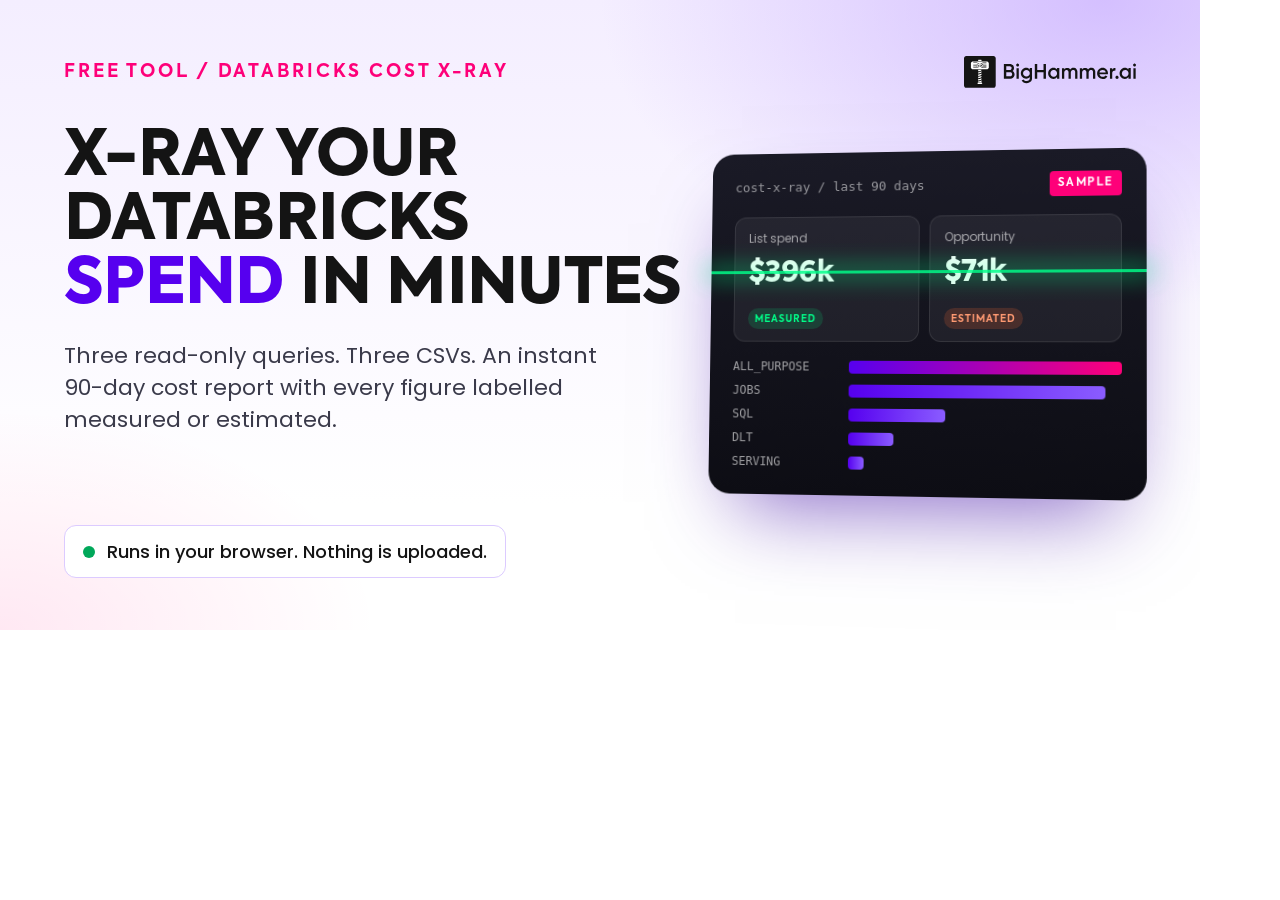
==== dev/og.html @ 8fdcb8e8 "Databricks Cost X-Ray: free in-browser cost report lead magnet Co-Authored-By: Claude Opus 5.5 <nore" ====
<!doctype html>
<html lang="en-GB"><head><meta charset="utf-8">
<link rel="stylesheet" href="../brand/brand.css">
<style>
html,body{margin:0;width:1200px;height:630px;overflow:hidden}
.og{position:relative;width:1200px;height:630px;overflow:hidden;padding:56px 64px;background:
  radial-gradient(60% 70% at 92% 0%,rgba(186,153,255,.55),transparent 70%),
  radial-gradient(45% 50% at 0% 100%,rgba(254,0,121,.09),transparent 70%),
  linear-gradient(180deg,#F4EEFF 0%,#FFFFFF 80%)}
.grid{position:absolute;inset:0;background-image:linear-gradient(rgba(86,0,239,.06) 1px,transparent 1px),linear-gradient(90deg,rgba(86,0,239,.06) 1px,transparent 1px);background-size:40px 40px;-webkit-mask-image:linear-gradient(180deg,#000,transparent 85%)}
.og>*{position:relative}
.row{display:flex;justify-content:space-between;align-items:center}
.ey{font-family:var(--font-display);font-weight:700;font-size:18px;letter-spacing:.16em;text-transform:uppercase;color:var(--magenta)}
.logo{height:32px}
h1{font-family:var(--font-display);font-weight:800;text-transform:uppercase;font-size:64px;line-height:1.0;letter-spacing:-.01em;margin-top:38px;max-width:620px}
h1 em{font-style:normal;color:var(--violet)}
p.s{font-size:22px;line-height:1.45;color:#3A3A4A;margin-top:22px;max-width:560px}
.trust{position:absolute;left:64px;bottom:52px;display:flex;gap:12px;align-items:center;background:#fff;border:1px solid var(--lav-200);border-radius:12px;padding:12px 18px;font-size:18px;color:#141414;font-weight:500}
.trust i{width:12px;height:12px;border-radius:50%;background:var(--green)}
.xr{position:absolute;right:56px;top:150px;width:440px;background:linear-gradient(180deg,#1A1A26,#0D0D14);border-radius:22px;padding:22px 24px 26px;color:#fff;box-shadow:0 40px 80px -30px rgba(54,0,160,.6);transform:perspective(1400px) rotateY(-8deg) rotateX(3deg)}
.top{display:flex;align-items:center;gap:10px;font-family:var(--font-mono);font-size:13px;color:rgba(255,255,255,.55);margin-bottom:18px}
.tag{margin-left:auto;font-family:var(--font-display);font-weight:700;font-size:11px;letter-spacing:.14em;background:var(--magenta);padding:4px 8px 3px;border-radius:4px;color:#fff}
.k{display:grid;grid-template-columns:repeat(2,1fr);gap:10px;margin-bottom:18px}
.k div{background:rgba(255,255,255,.06);border:1px solid rgba(255,255,255,.09);border-radius:12px;padding:12px 14px}
.k span{display:block;font-size:12px;color:rgba(255,255,255,.6)}
.k b{display:block;font-family:var(--font-display);font-weight:800;font-size:30px;letter-spacing:-.02em;margin:2px 0 6px}
.c{font-style:normal;font-family:var(--font-display);font-weight:700;font-size:10px;letter-spacing:.1em;text-transform:uppercase;padding:3px 7px 2px;border-radius:999px;display:inline-block}
.m{background:rgba(0,255,137,.14);color:#00FF89}.e{background:rgba(255,106,54,.18);color:#FF9A72}
.bars{display:grid;gap:10px}
.r{display:grid;grid-template-columns:110px 1fr;gap:10px;align-items:center;font-family:var(--font-mono);font-size:12px;color:rgba(255,255,255,.6)}
.r b{height:13px;border-radius:4px;background:linear-gradient(90deg,#5600EF,#8A5CFF)}
.r b.h{background:linear-gradient(90deg,#5600EF,#FE0079)}
.scan{position:absolute;left:0;right:0;top:120px;height:3px;background:#00FF89;box-shadow:0 0 22px 6px rgba(0,255,137,.45);opacity:.85}
</style></head>
<body><div class="og"><div class="grid"></div>
<div class="row"><span class="ey">Free tool / Databricks Cost X-Ray</span><img class="logo" src="../brand/bighammer-logo-dark.svg" alt=""></div>
<h1>X-ray your Databricks <em>spend</em> in minutes</h1>
<p class="s">Three read-only queries. Three CSVs. An instant 90-day cost report with every figure labelled measured or estimated.</p>
<div class="trust"><i></i>Runs in your browser. Nothing is uploaded.</div>
<div class="xr"><div class="top">cost-x-ray / last 90 days<span class="tag">SAMPLE</span></div>
<div class="k"><div><span>List spend</span><b>$396k</b><em class="c m">Measured</em></div><div><span>Opportunity</span><b>$71k</b><em class="c e">Estimated</em></div></div>
<div class="bars"><div class="r"><span>ALL_PURPOSE</span><b class="h" style="width:100%"></b></div><div class="r"><span>JOBS</span><b style="width:94%"></b></div><div class="r"><span>SQL</span><b style="width:36%"></b></div><div class="r"><span>DLT</span><b style="width:17%"></b></div><div class="r"><span>SERVING</span><b style="width:6%"></b></div></div>
<div class="scan"></div></div>
</div></body></html>
---- brand/brand.css ----
/* BigHammer.ai visual system for the webinar nurture sequence.
   Source of truth: Figma "BigHammer Webiste_Glenn" (TD9z8ciTPCECHOm8FffX6c) as implemented on bighammer.ai,
   computed styles captured 2026-10-05. Headlines Axiforma 800 uppercase, body Poppins. */
@font-face{font-family:Axiforma;src:url(fonts/axiforma-400.woff2) format("woff2");font-weight:400}
@font-face{font-family:Axiforma;src:url(fonts/axiforma-500.woff2) format("woff2");font-weight:500}
@font-face{font-family:Axiforma;src:url(fonts/axiforma-600.woff2) format("woff2");font-weight:600}
@font-face{font-family:Axiforma;src:url(fonts/axiforma-700.woff2) format("woff2");font-weight:700}
@font-face{font-family:Axiforma;src:url(fonts/axiforma-800.woff2) format("woff2");font-weight:800}
@font-face{font-family:Poppins;src:url(fonts/poppins-400.woff2) format("woff2");font-weight:400}
@font-face{font-family:Poppins;src:url(fonts/poppins-500.woff2) format("woff2");font-weight:500}
@font-face{font-family:Poppins;src:url(fonts/poppins-600.woff2) format("woff2");font-weight:600}
@font-face{font-family:Poppins;src:url(fonts/poppins-700.woff2) format("woff2");font-weight:700}
@font-face{font-family:Poppins;src:url(fonts/poppins-800.woff2) format("woff2");font-weight:800}

:root{
  /* core (bighammer.ai computed) */
  --ink:#141414;          /* body text, dark buttons */
  --night:#0D0D14;        /* dark sections */
  --night-2:#16161F;
  --paper:#FFFFFF;
  --violet:#5600EF;       /* primary accent: highlighted headline word, key shapes */
  --magenta:#FE0079;      /* brand accent: eyebrows, brand name, single hot callout */
  --yellow:#FCFF00;       /* CTA buttons, marker highlight */
  --neon:#00FF89;         /* positive on dark */
  --green:#00A85A;        /* savings / measured-good on light (only for savings) */
  --red:#E2231A;          /* waste / failure */
  --orange:#FF6A36;       /* warning, cost pain */
  --sky:#54BAEF;          /* neutral data series */
  --lime:#B7FF6E;
  /* lavender family (hero gradients, cards) */
  --lav-50:#F7F3FF; --lav-100:#EFE7FF; --lav-200:#DCCBFF; --lav-300:#BA99FF; --lav-500:#8A5CFF;
  --grey-50:#F6F6F8; --grey-100:#F2F2F6; --grey-200:#E4E4EA; --grey-400:#9A9AAE; --grey-600:#55556A;
  --radius:18px; --radius-sm:12px;
  --shadow:0 18px 40px -18px rgba(54,0,160,.28), 0 2px 6px rgba(20,20,20,.06);
  --font-display:Axiforma, Poppins, sans-serif;
  --font-body:Poppins, sans-serif;
  --font-mono:"SF Mono", ui-monospace, Menlo, monospace;
}
*{box-sizing:border-box;margin:0;padding:0}
html,body{background:#fff}
body{font-family:var(--font-body);color:var(--ink);-webkit-font-smoothing:antialiased}

/* ---- email hero canvas: 1200px wide (displays at 600px in email, 2x retina) ---- */
.canvas{position:relative;width:1200px;overflow:hidden;background:var(--paper);padding:64px 72px 0}
.canvas.light{background:
  radial-gradient(70% 55% at 85% 0%, rgba(186,153,255,.45), transparent 70%),
  radial-gradient(60% 50% at 0% 100%, rgba(254,0,121,.10), transparent 70%),
  linear-gradient(180deg,#F4EEFF 0%,#FFFFFF 62%)}
.canvas.dark{background:
  radial-gradient(130% 70% at 50% 0%, rgba(86,0,239,.38), transparent 60%),
  linear-gradient(180deg,#16161F,#0D0D14);color:#fff}
.canvas .grid-bg{position:absolute;inset:0;pointer-events:none;
  background-image:linear-gradient(rgba(86,0,239,.06) 1px,transparent 1px),linear-gradient(90deg,rgba(86,0,239,.06) 1px,transparent 1px);
  background-size:40px 40px;mask-image:linear-gradient(180deg,#000 0%,transparent 75%)}
.canvas.dark .grid-bg{background-image:linear-gradient(rgba(255,255,255,.05) 1px,transparent 1px),linear-gradient(90deg,rgba(255,255,255,.05) 1px,transparent 1px)}
.canvas > *{position:relative}

/* header row: eyebrow left, logo right */
.top{display:flex;justify-content:space-between;align-items:center;margin-bottom:26px}
.eyebrow{font-family:var(--font-display);font-weight:700;font-size:22px;letter-spacing:.14em;text-transform:uppercase;color:var(--magenta)}
.eyebrow .sep{color:var(--lav-300);margin:0 10px}
.logo{height:38px}
.dark .eyebrow{color:#FF4FA3}

h1.headline{font-family:var(--font-display);font-weight:800;text-transform:uppercase;font-size:58px;line-height:1.04;letter-spacing:-.01em;color:var(--ink);max-width:1000px}
h1.headline em{font-style:normal;color:var(--violet)}
.dark h1.headline{color:#fff}
.dark h1.headline em{color:var(--lav-300)}
.sub{font-size:27px;line-height:1.45;color:var(--grey-600);margin-top:16px;max-width:960px}
.dark .sub{color:rgba(255,255,255,.72)}
.mark{background:linear-gradient(transparent 58%, var(--yellow) 58%);padding:0 4px}

/* cards */
.card{background:#fff;border:1px solid var(--grey-200);border-radius:var(--radius);box-shadow:var(--shadow)}
.card.lav{background:var(--lav-50);border-color:var(--lav-200)}
.dark .card{background:rgba(255,255,255,.06);border-color:rgba(255,255,255,.12);box-shadow:none}
.chip{display:inline-flex;align-items:center;gap:8px;font-family:var(--font-display);font-weight:700;font-size:18px;letter-spacing:.08em;text-transform:uppercase;padding:8px 16px;border-radius:999px;background:var(--lav-100);color:var(--violet)}
.chip.measured{background:#E3F8EE;color:#00804A}
.chip.estimated{background:#FFF0E8;color:#C2410C}
.chip.waste{background:#FDE7E6;color:var(--red)}
.chip.dark{background:var(--ink);color:#fff}
.num{font-family:var(--font-display);font-weight:800;letter-spacing:-.02em}
.mono{font-family:var(--font-mono)}
.label{font-size:22px;color:var(--grey-600)}

/* footer strip */
.foot{display:flex;justify-content:space-between;align-items:center;margin:40px -72px 0;padding:22px 72px;border-top:1px solid var(--grey-200);font-size:21px;color:var(--grey-600);background:rgba(255,255,255,.7)}
.foot b{color:var(--ink);font-weight:600}
.dark .foot{border-color:rgba(255,255,255,.1);background:rgba(0,0,0,.25);color:rgba(255,255,255,.6)}
.dark .foot b{color:#fff}
.foot .src{font-family:var(--font-mono);font-size:18px;color:var(--violet)}
.dark .foot .src{color:var(--lav-300)}
.illustrative{font-size:18px;letter-spacing:.06em;text-transform:uppercase;color:var(--grey-400)}

.btn{display:inline-block;font-family:var(--font-body);font-weight:600;font-size:20px;letter-spacing:.04em;text-transform:uppercase;padding:18px 30px;border-radius:6px;background:var(--yellow);color:var(--ink)}
.btn.dark{background:var(--ink);color:#fff}
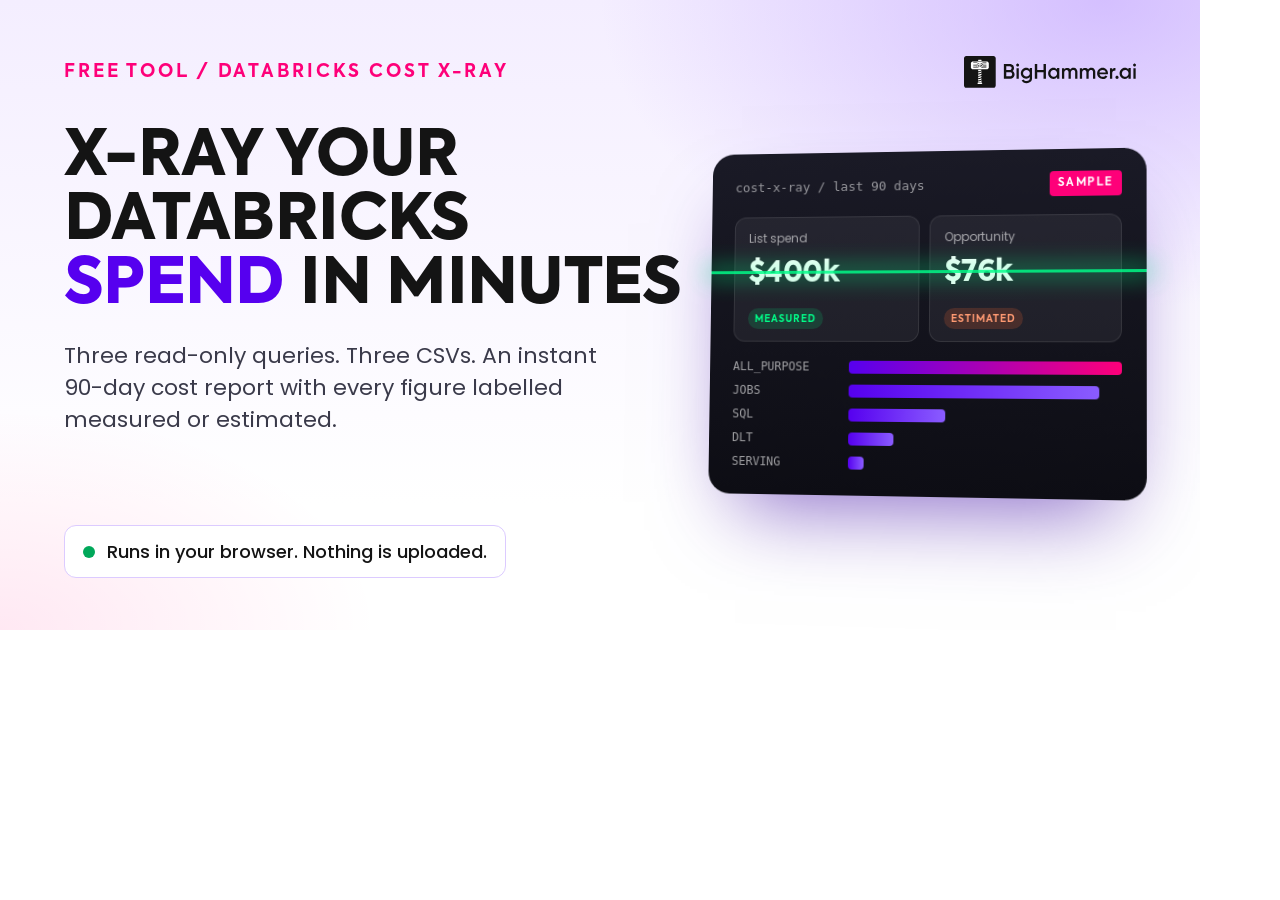
==== commit 28c83761: "Attribute scheduled jobs on all-purpose clusters via job_task_run_timeline compute_ids usage_metadat" ====
--- a/dev/og.html
+++ b/dev/og.html
@@ -38,7 +38,7 @@
 <p class="s">Three read-only queries. Three CSVs. An instant 90-day cost report with every figure labelled measured or estimated.</p>
 <div class="trust"><i></i>Runs in your browser. Nothing is uploaded.</div>
 <div class="xr"><div class="top">cost-x-ray / last 90 days<span class="tag">SAMPLE</span></div>
-<div class="k"><div><span>List spend</span><b>$396k</b><em class="c m">Measured</em></div><div><span>Opportunity</span><b>$71k</b><em class="c e">Estimated</em></div></div>
-<div class="bars"><div class="r"><span>ALL_PURPOSE</span><b class="h" style="width:100%"></b></div><div class="r"><span>JOBS</span><b style="width:94%"></b></div><div class="r"><span>SQL</span><b style="width:36%"></b></div><div class="r"><span>DLT</span><b style="width:17%"></b></div><div class="r"><span>SERVING</span><b style="width:6%"></b></div></div>
+<div class="k"><div><span>List spend</span><b>$400k</b><em class="c m">Measured</em></div><div><span>Opportunity</span><b>$76k</b><em class="c e">Estimated</em></div></div>
+<div class="bars"><div class="r"><span>ALL_PURPOSE</span><b class="h" style="width:100%"></b></div><div class="r"><span>JOBS</span><b style="width:92%"></b></div><div class="r"><span>SQL</span><b style="width:36%"></b></div><div class="r"><span>DLT</span><b style="width:17%"></b></div><div class="r"><span>SERVING</span><b style="width:6%"></b></div></div>
 <div class="scan"></div></div>
 </div></body></html>
